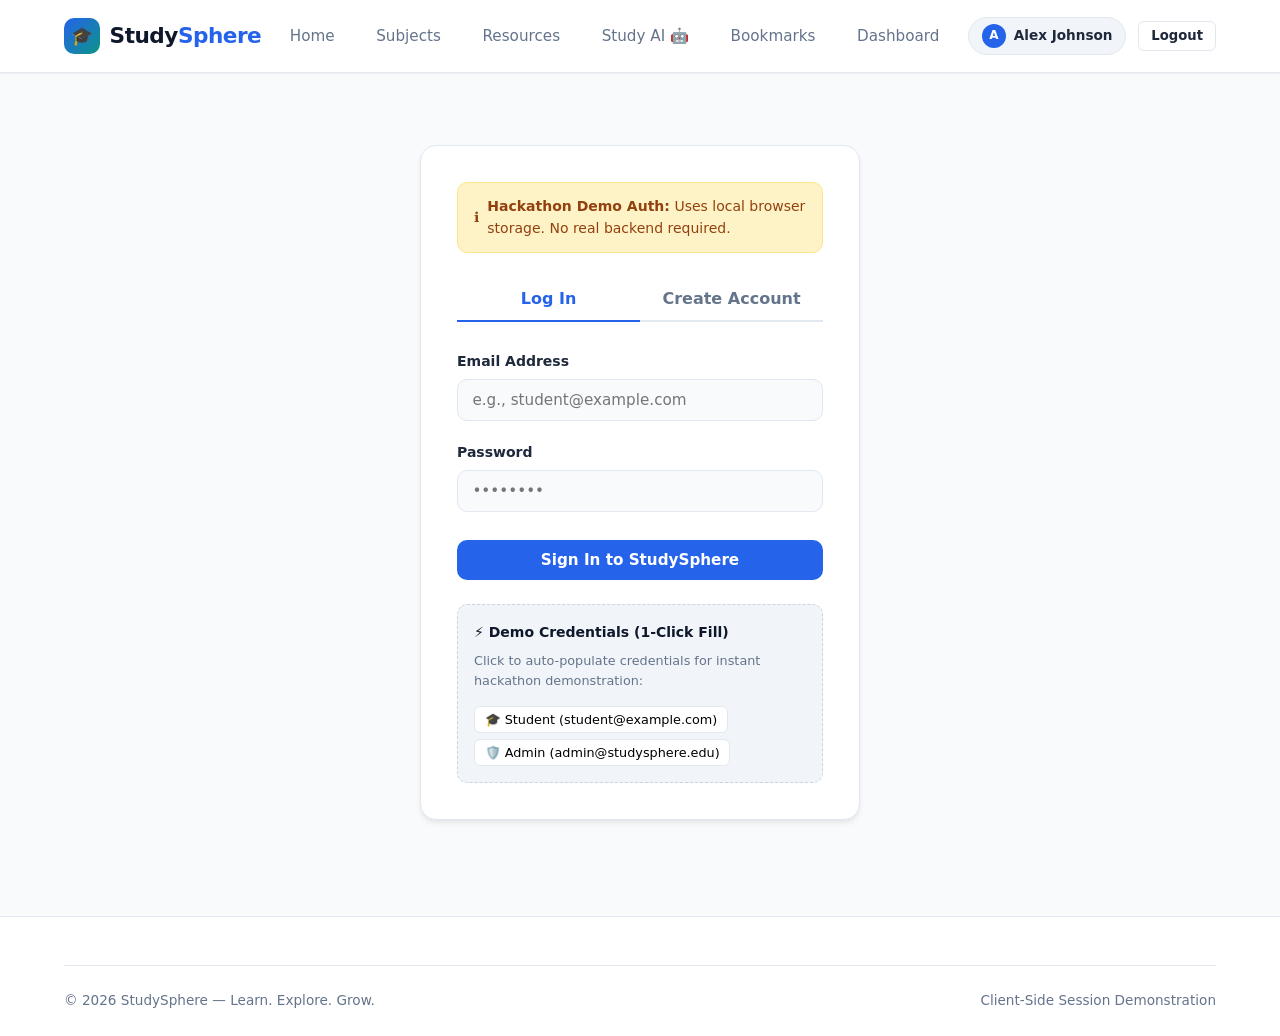
==== dashboard.html @ eae3634e "Module 1" ====
<!DOCTYPE html>
<html lang="en">
<head>
  <meta charset="UTF-8">
  <meta name="viewport" content="width=device-width, initial-scale=1.0">
  <title>Student Dashboard — StudySphere</title>
  <link rel="stylesheet" href="css/style.css">
  <link rel="stylesheet" href="css/responsive.css">
</head>
<body>

  <!-- Navigation Bar -->
  <header class="navbar">
    <div class="container nav-container">
      <a href="index.html" class="brand-logo">
        <span class="logo-icon">🎓</span>
        <span>Study<span>Sphere</span></span>
      </a>

      <button class="nav-toggle-btn" aria-label="Toggle navigation">☰</button>

      <ul class="nav-links">
        <li><a href="index.html">Home</a></li>
        <li><a href="subjects.html">Subjects</a></li>
        <li><a href="resources.html">Resources</a></li>
        <li><a href="study-ai.html">Study AI 🤖</a></li>
        <li><a href="bookmarks.html">Bookmarks</a></li>
        <li><a href="dashboard.html" class="active">Dashboard</a></li>
      </ul>

      <div class="nav-auth">
        <a href="login.html" class="btn btn-primary btn-sm">Login / Register</a>
      </div>
    </div>
  </header>

  <!-- Dashboard Main Content -->
  <main class="main-content">
    <div class="container">
      
      <!-- Welcome Header -->
      <div style="background: var(--bg-surface); border: 1px solid var(--border-color); border-radius: var(--radius-lg); padding: 2rem; margin-bottom: 2rem; box-shadow: var(--shadow-sm); display: flex; align-items: center; justify-content: space-between; flex-wrap: wrap; gap: 1rem;">
        <div>
          <span style="font-size: 0.8rem; font-weight: 700; background: var(--primary-light); color: var(--primary-color); padding: 0.25rem 0.6rem; border-radius: var(--radius-full); text-transform: uppercase;" id="user-role-badge">
            STUDENT
          </span>
          <h1 style="font-size: 1.85rem; font-weight: 800; color: var(--secondary-color); margin-top: 0.4rem;">
            Welcome back, <span id="user-welcome-name" style="color: var(--primary-color);">Student</span>!
          </h1>
          <p style="color: var(--text-muted); font-size: 0.95rem; margin-top: 0.25rem;">
            Here is your personalized academic overview, recently opened notes, and study completion progress.
          </p>
        </div>
        <div>
          <a href="resources.html" class="btn btn-primary">Find New Study Materials &rarr;</a>
        </div>
      </div>

      <!-- Quick Metrics Counters -->
      <div class="stats-cards-grid">
        <div class="stat-card">
          <div class="stat-card-icon" style="background: #e0f2fe; color: #0284c7;">👁️</div>
          <div class="stat-card-info">
            <h4 id="metric-viewed">0</h4>
            <p>Recently Viewed</p>
          </div>
        </div>

        <div class="stat-card">
          <div class="stat-card-icon" style="background: #fef3c7; color: #d97706;">🔖</div>
          <div class="stat-card-info">
            <h4 id="metric-bookmarks">0</h4>
            <p>Bookmarked Items</p>
          </div>
        </div>

        <div class="stat-card">
          <div class="stat-card-icon" style="background: #dcfce7; color: #16a34a;">✅</div>
          <div class="stat-card-info">
            <h4 id="metric-completed">0</h4>
            <p>Topics Completed</p>
          </div>
        </div>

        <div class="stat-card">
          <div class="stat-card-icon" style="background: #ede9fe; color: #7c3aed;">📈</div>
          <div class="stat-card-info">
            <h4 id="metric-overall-progress">0%</h4>
            <p>Overall Curriculum Progress</p>
          </div>
        </div>
      </div>

      <!-- Two-Column Layout: Left (Continue Learning & Bookmarks) / Right (Subject Progress) -->
      <div style="display: grid; grid-template-columns: 2fr 1fr; gap: 2rem; align-items: start; margin-bottom: 3.5rem;">
        
        <!-- Left Column: Continue Learning & Bookmarks -->
        <div>
          
          <!-- Continue Learning / Recently Viewed -->
          <div style="margin-bottom: 2.5rem;">
            <div class="section-header" style="margin-bottom: 1.25rem;">
              <div>
                <h2 class="section-title" style="font-size: 1.35rem;">⏱️ Continue Learning</h2>
                <p class="section-subtitle">Your latest 5 opened study resources</p>
              </div>
            </div>

            <div class="resource-grid" id="recent-resources-container" style="grid-template-columns: repeat(auto-fill, minmax(260px, 1fr));">
              <!-- Rendered via js/dashboard.js -->
            </div>

            <div id="recent-empty" class="empty-state" style="display: none; padding: 2rem;">
              <div class="empty-state-icon" style="font-size: 2rem;">📖</div>
              <h4 style="font-size: 1.1rem; font-weight: 700;">No recently viewed materials</h4>
              <p style="font-size: 0.85rem; margin-bottom: 1rem;">When you open PDF notes or video lectures, they will appear here for fast resumption.</p>
              <a href="resources.html" class="btn btn-outline btn-sm">Explore Resources</a>
            </div>
          </div>

          <!-- Bookmarks Preview -->
          <div>
            <div class="section-header" style="margin-bottom: 1.25rem;">
              <div>
                <h2 class="section-title" style="font-size: 1.35rem;">🔖 My Bookmarks</h2>
                <p class="section-subtitle">Saved handouts for quick revision</p>
              </div>
              <a href="bookmarks.html" class="btn btn-secondary btn-sm">View All Bookmarks &rarr;</a>
            </div>

            <div class="resource-grid" id="dashboard-bookmarks-grid" style="grid-template-columns: repeat(auto-fill, minmax(260px, 1fr));">
              <!-- Rendered via js/dashboard.js -->
            </div>

            <div id="dashboard-bookmarks-empty" class="empty-state" style="display: none; padding: 2rem;">
              <div class="empty-state-icon" style="font-size: 2rem;">⭐</div>
              <h4 style="font-size: 1.1rem; font-weight: 700;">No bookmarks saved</h4>
              <p style="font-size: 0.85rem;">Click the bookmark star on any resource to pin it here.</p>
            </div>
          </div>

        </div>

        <!-- Right Column: Subject Progress Tracking -->
        <div>
          <div class="sidebar-box">
            <h4>📊 Subject Progress</h4>
            <p style="font-size: 0.85rem; color: var(--text-muted); margin-bottom: 1.25rem;">
              Track how many topics you've marked as read or completed per course:
            </p>
            <div id="subject-progress-container">
              <!-- Rendered via js/dashboard.js -->
            </div>
          </div>

          <!-- Study Tip Box -->
          <div class="sidebar-box" style="margin-top: 1.5rem; background: var(--primary-light); border-color: var(--primary-border);">
            <div style="font-size: 1.5rem; margin-bottom: 0.5rem;">💡</div>
            <h4 style="color: var(--primary-color); margin-bottom: 0.35rem;">Exam Revision Tip</h4>
            <p style="font-size: 0.85rem; color: #1e3a8a; line-height: 1.5;">
              Stuck on physics or calculus definitions? Ask our built-in <strong>Study AI</strong> assistant on the navigation bar for instant explanations!
            </p>
            <a href="study-ai.html" class="btn btn-primary btn-sm" style="margin-top: 0.75rem;">Open Study AI</a>
          </div>
        </div>

      </div>

      <!-- Recommended Resources -->
      <section>
        <div class="section-header" style="margin-bottom: 1.25rem;">
          <div>
            <h2 class="section-title" style="font-size: 1.35rem;">⭐ Recommended For You</h2>
            <p class="section-subtitle">Top rated materials with the highest student approval</p>
          </div>
          <a href="resources.html?sort=rating" class="btn btn-secondary btn-sm">Explore All &rarr;</a>
        </div>
        <div class="resource-grid" id="dashboard-recommended-grid">
          <!-- Rendered via js/dashboard.js -->
        </div>
      </section>

    </div>
  </main>

  <!-- Footer -->
  <footer class="site-footer">
    <div class="container">
      <div class="footer-bottom">
        <div>&copy; 2026 StudySphere — Learn. Explore. Grow.</div>
        <div>Personalized Student Academic Dashboard</div>
      </div>
    </div>
  </footer>

  <!-- Scripts -->
  <script src="js/app.js"></script>
  <script src="js/resources.js"></script>
  <script src="js/bookmarks.js"></script>
  <script src="js/progress.js"></script>
  <script src="js/dashboard.js"></script>
</body>
</html>
---- css/style.css ----
/* ==========================================================================
   STUDYSPHERE — MAIN STYLESHEET (style.css)
   Clean, academic, modern design built with pure CSS3.
   Beginner-friendly structure with clear CSS custom properties (variables).
   ========================================================================== */

/* --- 1. CSS VARIABLES (DESIGN TOKENS) --- */
:root {
  /* Brand & Theme Colors */
  --primary-color: #2563eb;       /* Royal Blue */
  --primary-hover: #1d4ed8;       /* Darker Blue */
  --primary-light: #eff6ff;       /* Soft Blue Tint */
  --primary-border: #bfdbfe;      /* Subtle Blue Border */
  
  --secondary-color: #0f172a;     /* Deep Slate / Charcoal */
  --accent-color: #0d9488;        /* Academic Teal */
  --accent-light: #f0fdfa;
  
  --success-color: #10b981;       /* Emerald Green */
  --warning-color: #f59e0b;       /* Amber Star / Warning */
  --danger-color: #ef4444;        /* Crimson Red */
  --danger-hover: #dc2626;
  
  /* Neutral Grayscale */
  --bg-page: #f8fafc;             /* Very Light Slate Background */
  --bg-surface: #ffffff;          /* Pure White Container */
  --bg-subtle: #f1f5f9;           /* Secondary Background */
  --text-main: #1e293b;           /* Deep Slate Body Text */
  --text-muted: #64748b;          /* Soft Gray Subtext */
  --text-light: #94a3b8;          /* Light Muted Text */
  --border-color: #e2e8f0;        /* Subtle Border Gray */
  --border-focus: #3b82f6;        /* Focus Ring Color */

  /* Shadows */
  --shadow-sm: 0 1px 2px 0 rgba(0, 0, 0, 0.05);
  --shadow-md: 0 4px 6px -1px rgba(0, 0, 0, 0.08), 0 2px 4px -2px rgba(0, 0, 0, 0.04);
  --shadow-lg: 0 10px 15px -3px rgba(0, 0, 0, 0.08), 0 4px 6px -4px rgba(0, 0, 0, 0.03);
  
  /* Typography & Sizing */
  --font-sans: 'Inter', system-ui, -apple-system, BlinkMacSystemFont, 'Segoe UI', Roboto, Oxygen, Ubuntu, Cantarell, sans-serif;
  --radius-sm: 6px;
  --radius-md: 10px;
  --radius-lg: 16px;
  --radius-full: 9999px;
  
  --transition-fast: 0.2s ease;
  --transition-normal: 0.3s ease;
}

/* --- 2. CSS RESET & GLOBAL RESETS --- */
* {
  margin: 0;
  padding: 0;
  box-sizing: border-box;
}

html {
  font-size: 16px;
  scroll-behavior: smooth;
}

body {
  font-family: var(--font-sans);
  background-color: var(--bg-page);
  color: var(--text-main);
  line-height: 1.6;
  display: flex;
  flex-direction: column;
  min-height: 100vh;
}

a {
  color: var(--primary-color);
  text-decoration: none;
  transition: color var(--transition-fast);
}

a:hover {
  color: var(--primary-hover);
}

img {
  max-width: 100%;
  height: auto;
  display: block;
}

button, input, select, textarea {
  font-family: inherit;
  font-size: inherit;
}

/* --- 3. LAYOUT CONTAINERS --- */
.container {
  width: 100%;
  max-width: 1200px;
  margin: 0 auto;
  padding: 0 1.5rem;
}

.main-content {
  flex: 1 0 auto;
  padding: 2.5rem 0 4rem;
}

/* --- 4. NAVIGATION BAR --- */
.navbar {
  background-color: var(--bg-surface);
  border-bottom: 1px solid var(--border-color);
  position: sticky;
  top: 0;
  z-index: 1000;
  box-shadow: var(--shadow-sm);
}

.nav-container {
  display: flex;
  align-items: center;
  justify-content: space-between;
  height: 72px;
}

.brand-logo {
  display: flex;
  align-items: center;
  gap: 0.6rem;
  font-size: 1.35rem;
  font-weight: 800;
  color: var(--secondary-color);
  letter-spacing: -0.5px;
}

.brand-logo .logo-icon {
  display: inline-flex;
  align-items: center;
  justify-content: center;
  width: 36px;
  height: 36px;
  background: linear-gradient(135deg, var(--primary-color), var(--accent-color));
  color: white;
  border-radius: var(--radius-md);
  font-size: 1.1rem;
}

.brand-logo span span {
  color: var(--primary-color);
}

.nav-links {
  display: flex;
  align-items: center;
  gap: 1.4rem;
  list-style: none;
}

.nav-links a {
  color: var(--text-muted);
  font-weight: 500;
  font-size: 0.95rem;
  padding: 0.4rem 0.6rem;
  border-radius: var(--radius-sm);
  transition: all var(--transition-fast);
}

.nav-links a:hover,
.nav-links a.active {
  color: var(--primary-color);
  background-color: var(--primary-light);
}

.nav-links .admin-link {
  color: #7c3aed; /* Purple badge for admin */
  background: #f5f3ff;
  font-weight: 600;
}

.nav-auth {
  display: flex;
  align-items: center;
  gap: 0.75rem;
}

.nav-user-badge {
  display: flex;
  align-items: center;
  gap: 0.5rem;
  background-color: var(--bg-subtle);
  padding: 0.4rem 0.8rem;
  border-radius: var(--radius-full);
  font-size: 0.85rem;
  font-weight: 600;
  color: var(--text-main);
  border: 1px solid var(--border-color);
}

.nav-user-avatar {
  width: 24px;
  height: 24px;
  border-radius: 50%;
  background-color: var(--primary-color);
  color: white;
  display: inline-flex;
  align-items: center;
  justify-content: center;
  font-size: 0.75rem;
}

.nav-toggle-btn {
  display: none;
  background: transparent;
  border: 1px solid var(--border-color);
  font-size: 1.3rem;
  padding: 0.35rem 0.65rem;
  border-radius: var(--radius-sm);
  cursor: pointer;
  color: var(--text-main);
}

/* --- 5. BUTTONS --- */
.btn {
  display: inline-flex;
  align-items: center;
  justify-content: center;
  gap: 0.5rem;
  padding: 0.6rem 1.25rem;
  font-size: 0.95rem;
  font-weight: 600;
  border-radius: var(--radius-md);
  border: 1px solid transparent;
  cursor: pointer;
  transition: all var(--transition-fast);
  text-decoration: none;
  line-height: 1.2;
}

.btn-primary {
  background-color: var(--primary-color);
  color: white;
}

.btn-primary:hover {
  background-color: var(--primary-hover);
  color: white;
  box-shadow: 0 4px 12px rgba(37, 99, 235, 0.25);
}

.btn-secondary {
  background-color: var(--bg-surface);
  color: var(--text-main);
  border-color: var(--border-color);
}

.btn-secondary:hover {
  background-color: var(--bg-subtle);
  border-color: #cbd5e1;
}

.btn-outline {
  background-color: transparent;
  color: var(--primary-color);
  border-color: var(--primary-color);
}

.btn-outline:hover {
  background-color: var(--primary-light);
}

.btn-danger {
  background-color: var(--danger-color);
  color: white;
}

.btn-danger:hover {
  background-color: var(--danger-hover);
}

.btn-sm {
  padding: 0.35rem 0.75rem;
  font-size: 0.825rem;
  border-radius: var(--radius-sm);
}

.btn-lg {
  padding: 0.8rem 1.6rem;
  font-size: 1.05rem;
}

.btn-icon {
  padding: 0.5rem;
  border-radius: var(--radius-sm);
}

/* --- 6. HERO SECTION --- */
.hero {
  background: linear-gradient(180deg, #ffffff 0%, #f1f5f9 100%);
  padding: 4.5rem 0 3.5rem;
  border-bottom: 1px solid var(--border-color);
  text-align: center;
}

.hero-tagline {
  display: inline-flex;
  align-items: center;
  gap: 0.4rem;
  background-color: var(--primary-light);
  color: var(--primary-color);
  padding: 0.3rem 0.9rem;
  border-radius: var(--radius-full);
  font-size: 0.85rem;
  font-weight: 700;
  text-transform: uppercase;
  letter-spacing: 1px;
  margin-bottom: 1.25rem;
  border: 1px solid var(--primary-border);
}

.hero-title {
  font-size: 2.75rem;
  font-weight: 800;
  color: var(--secondary-color);
  line-height: 1.2;
  margin-bottom: 1rem;
  letter-spacing: -0.8px;
}

.hero-title .highlight {
  color: var(--primary-color);
}

.hero-description {
  font-size: 1.15rem;
  color: var(--text-muted);
  max-width: 650px;
  margin: 0 auto 2rem;
}

.hero-buttons {
  display: flex;
  align-items: center;
  justify-content: center;
  gap: 1rem;
  flex-wrap: wrap;
}

.hero-stats {
  display: grid;
  grid-template-columns: repeat(3, 1fr);
  gap: 1.5rem;
  max-width: 720px;
  margin: 3.5rem auto 0;
  padding-top: 2rem;
  border-top: 1px solid var(--border-color);
}

.stat-item h3 {
  font-size: 1.8rem;
  font-weight: 800;
  color: var(--secondary-color);
}

.stat-item p {
  font-size: 0.9rem;
  color: var(--text-muted);
  font-weight: 500;
}

/* --- 7. SECTION HEADINGS --- */
.section-header {
  display: flex;
  align-items: flex-end;
  justify-content: space-between;
  margin-bottom: 2rem;
  gap: 1rem;
}

.section-title {
  font-size: 1.75rem;
  font-weight: 700;
  color: var(--secondary-color);
  letter-spacing: -0.5px;
}

.section-subtitle {
  color: var(--text-muted);
  font-size: 0.95rem;
  margin-top: 0.25rem;
}

/* --- 8. RESOURCE CARDS --- */
.resource-grid {
  display: grid;
  grid-template-columns: repeat(auto-fill, minmax(280px, 1fr));
  gap: 1.5rem;
}

.resource-card {
  background: var(--bg-surface);
  border: 1px solid var(--border-color);
  border-radius: var(--radius-lg);
  padding: 1.35rem;
  display: flex;
  flex-direction: column;
  box-shadow: var(--shadow-sm);
  transition: transform var(--transition-fast), box-shadow var(--transition-fast), border-color var(--transition-fast);
  position: relative;
}

.resource-card:hover {
  transform: translateY(-3px);
  box-shadow: var(--shadow-md);
  border-color: #cbd5e1;
}

.card-top {
  display: flex;
  align-items: flex-start;
  justify-content: space-between;
  margin-bottom: 0.85rem;
}

.card-badge {
  font-size: 0.75rem;
  font-weight: 700;
  padding: 0.25rem 0.6rem;
  border-radius: var(--radius-full);
  text-transform: uppercase;
  letter-spacing: 0.5px;
}

.badge-pdf {
  background: #fee2e2;
  color: #991b1b;
}

.badge-lecture {
  background: #ede9fe;
  color: #5b21b6;
}

.badge-subject {
  background: var(--bg-subtle);
  color: var(--text-muted);
  font-weight: 600;
}

.card-bookmark-btn {
  background: transparent;
  border: none;
  cursor: pointer;
  font-size: 1.15rem;
  color: var(--text-light);
  transition: color var(--transition-fast), transform var(--transition-fast);
  line-height: 1;
}

.card-bookmark-btn:hover {
  transform: scale(1.15);
  color: var(--warning-color);
}

.card-bookmark-btn.active {
  color: var(--warning-color);
}

.card-title {
  font-size: 1.1rem;
  font-weight: 700;
  color: var(--secondary-color);
  margin-bottom: 0.35rem;
  line-height: 1.35;
}

.card-title a {
  color: inherit;
}

.card-title a:hover {
  color: var(--primary-color);
}

.card-meta {
  display: flex;
  align-items: center;
  gap: 0.75rem;
  font-size: 0.825rem;
  color: var(--text-muted);
  margin-bottom: 0.75rem;
}

.card-desc {
  font-size: 0.875rem;
  color: var(--text-muted);
  margin-bottom: 1.25rem;
  flex: 1 0 auto;
  line-height: 1.5;
  display: -webkit-box;
  -webkit-line-clamp: 2;
  -webkit-box-orient: vertical;
  overflow: hidden;
}

.card-rating-row {
  display: flex;
  align-items: center;
  justify-content: space-between;
  font-size: 0.85rem;
  padding-top: 0.75rem;
  border-top: 1px solid var(--border-color);
  margin-bottom: 1rem;
}

.rating-stars {
  color: var(--warning-color);
  font-weight: 700;
  display: inline-flex;
  align-items: center;
  gap: 0.25rem;
}

.rating-count {
  color: var(--text-light);
  font-weight: 400;
  margin-left: 0.25rem;
}

.card-actions {
  display: flex;
  gap: 0.5rem;
}

.card-actions .btn {
  flex: 1;
}

/* --- 9. SUBJECT CARDS --- */
.subject-grid {
  display: grid;
  grid-template-columns: repeat(auto-fill, minmax(260px, 1fr));
  gap: 1.5rem;
}

.subject-card {
  background: var(--bg-surface);
  border: 1px solid var(--border-color);
  border-radius: var(--radius-lg);
  padding: 1.5rem;
  box-shadow: var(--shadow-sm);
  transition: all var(--transition-fast);
  display: flex;
  flex-direction: column;
}

.subject-card:hover {
  transform: translateY(-3px);
  box-shadow: var(--shadow-md);
  border-color: var(--primary-border);
}

.subject-icon-box {
  width: 48px;
  height: 48px;
  border-radius: var(--radius-md);
  display: flex;
  align-items: center;
  justify-content: center;
  font-size: 1.5rem;
  margin-bottom: 1rem;
}

.icon-physics { background: #e0f2fe; color: #0284c7; }
.icon-math { background: #fef3c7; color: #d97706; }
.icon-ee { background: #fce7f3; color: #db2777; }
.icon-prog { background: #dcfce7; color: #16a34a; }
.icon-chem { background: #ede9fe; color: #7c3aed; }
.icon-other { background: #f1f5f9; color: #475569; }

.subject-name {
  font-size: 1.2rem;
  font-weight: 700;
  color: var(--secondary-color);
  margin-bottom: 0.35rem;
}

.subject-desc {
  font-size: 0.875rem;
  color: var(--text-muted);
  margin-bottom: 1rem;
  flex: 1;
}

.subject-footer {
  display: flex;
  align-items: center;
  justify-content: space-between;
  padding-top: 1rem;
  border-top: 1px solid var(--border-color);
  font-size: 0.85rem;
  font-weight: 600;
}

.subject-count {
  color: var(--primary-color);
  background: var(--primary-light);
  padding: 0.2rem 0.5rem;
  border-radius: var(--radius-sm);
}

/* --- 10. SEARCH & FILTER CONTROLS --- */
.search-filter-box {
  background: var(--bg-surface);
  border: 1px solid var(--border-color);
  border-radius: var(--radius-lg);
  padding: 1.5rem;
  margin-bottom: 2rem;
  box-shadow: var(--shadow-sm);
}

.search-input-wrapper {
  position: relative;
  margin-bottom: 1.25rem;
}

.search-input-wrapper input {
  width: 100%;
  padding: 0.85rem 1rem 0.85rem 2.85rem;
  font-size: 1rem;
  border: 1px solid var(--border-color);
  border-radius: var(--radius-md);
  outline: none;
  background-color: var(--bg-page);
  transition: border-color var(--transition-fast), box-shadow var(--transition-fast);
}

.search-input-wrapper input:focus {
  border-color: var(--border-focus);
  background-color: var(--bg-surface);
  box-shadow: 0 0 0 3px rgba(37, 99, 235, 0.15);
}

.search-icon-svg {
  position: absolute;
  left: 1rem;
  top: 50%;
  transform: translateY(-50%);
  color: var(--text-light);
  font-size: 1.1rem;
  pointer-events: none;
}

.filter-controls-row {
  display: flex;
  align-items: center;
  justify-content: space-between;
  flex-wrap: wrap;
  gap: 1rem;
}

.filter-group {
  display: flex;
  align-items: center;
  gap: 0.5rem;
  flex-wrap: wrap;
}

.filter-label {
  font-size: 0.85rem;
  font-weight: 600;
  color: var(--text-muted);
}

.filter-select {
  padding: 0.5rem 0.85rem;
  border: 1px solid var(--border-color);
  border-radius: var(--radius-sm);
  background-color: var(--bg-surface);
  color: var(--text-main);
  font-size: 0.9rem;
  outline: none;
  cursor: pointer;
}

.filter-select:focus {
  border-color: var(--border-focus);
}

.filter-chips {
  display: flex;
  gap: 0.4rem;
  flex-wrap: wrap;
}

.filter-chip {
  padding: 0.35rem 0.75rem;
  font-size: 0.825rem;
  font-weight: 500;
  border: 1px solid var(--border-color);
  border-radius: var(--radius-full);
  background: var(--bg-subtle);
  color: var(--text-muted);
  cursor: pointer;
  transition: all var(--transition-fast);
}

.filter-chip:hover {
  border-color: var(--primary-border);
  color: var(--primary-color);
}

.filter-chip.active {
  background: var(--primary-color);
  color: white;
  border-color: var(--primary-color);
}

/* --- 11. PROGRESS BARS --- */
.progress-card {
  background: var(--bg-surface);
  border: 1px solid var(--border-color);
  border-radius: var(--radius-md);
  padding: 1rem;
  margin-bottom: 0.75rem;
}

.progress-header {
  display: flex;
  justify-content: space-between;
  font-size: 0.875rem;
  font-weight: 600;
  margin-bottom: 0.4rem;
}

.progress-bar-track {
  width: 100%;
  height: 8px;
  background-color: var(--bg-subtle);
  border-radius: var(--radius-full);
  overflow: hidden;
}

.progress-bar-fill {
  height: 100%;
  background-color: var(--primary-color);
  border-radius: var(--radius-full);
  transition: width 0.5s ease;
}

/* --- 12. RESOURCE VIEWER & EMBEDS --- */
.viewer-layout {
  display: grid;
  grid-template-columns: 2fr 1fr;
  gap: 2rem;
  align-items: start;
}

.viewer-main {
  background: var(--bg-surface);
  border: 1px solid var(--border-color);
  border-radius: var(--radius-lg);
  overflow: hidden;
  box-shadow: var(--shadow-sm);
}

.viewer-frame-container {
  width: 100%;
  background: #000000;
  position: relative;
}

/* Responsive 16:9 for videos */
.video-responsive {
  aspect-ratio: 16 / 9;
  width: 100%;
}

.video-responsive iframe {
  width: 100%;
  height: 100%;
  border: none;
}

/* PDF iframe container */
.pdf-frame-container {
  height: 600px;
  width: 100%;
  background: #525659;
}

.pdf-frame-container iframe {
  width: 100%;
  height: 100%;
  border: none;
}

.viewer-details {
  padding: 1.75rem;
}

.viewer-meta-row {
  display: flex;
  align-items: center;
  justify-content: space-between;
  flex-wrap: wrap;
  gap: 0.75rem;
  margin-bottom: 0.75rem;
}

.viewer-title {
  font-size: 1.6rem;
  font-weight: 800;
  color: var(--secondary-color);
  margin-bottom: 0.75rem;
}

.viewer-description {
  color: var(--text-muted);
  font-size: 0.975rem;
  margin-bottom: 1.5rem;
}

.viewer-sidebar {
  display: flex;
  flex-direction: column;
  gap: 1.5rem;
}

.sidebar-box {
  background: var(--bg-surface);
  border: 1px solid var(--border-color);
  border-radius: var(--radius-lg);
  padding: 1.5rem;
  box-shadow: var(--shadow-sm);
}

.sidebar-box h4 {
  font-size: 1.05rem;
  font-weight: 700;
  margin-bottom: 1rem;
  color: var(--secondary-color);
}

/* Rating Interactive Widget */
.rating-widget {
  text-align: center;
}

.rating-widget-stars {
  display: inline-flex;
  gap: 0.4rem;
  font-size: 1.8rem;
  cursor: pointer;
  margin-bottom: 0.5rem;
}

.star-interactive {
  color: #cbd5e1;
  transition: color var(--transition-fast), transform var(--transition-fast);
}

.star-interactive:hover,
.star-interactive.active {
  color: var(--warning-color);
}

.rating-status-text {
  font-size: 0.85rem;
  color: var(--text-muted);
}

/* --- 13. STUDY AI CHAT INTERFACE --- */
.chat-window {
  background: var(--bg-surface);
  border: 1px solid var(--border-color);
  border-radius: var(--radius-lg);
  display: flex;
  flex-direction: column;
  height: 640px;
  box-shadow: var(--shadow-md);
  overflow: hidden;
}

.chat-header {
  padding: 1.25rem 1.5rem;
  border-bottom: 1px solid var(--border-color);
  display: flex;
  align-items: center;
  justify-content: space-between;
  background: var(--bg-surface);
}

.chat-bot-info {
  display: flex;
  align-items: center;
  gap: 0.75rem;
}

.chat-bot-avatar {
  width: 40px;
  height: 40px;
  border-radius: var(--radius-md);
  background: linear-gradient(135deg, #6366f1, #3b82f6);
  color: white;
  display: flex;
  align-items: center;
  justify-content: center;
  font-size: 1.3rem;
}

.chat-bot-title {
  font-weight: 700;
  color: var(--secondary-color);
  font-size: 1.05rem;
}

.chat-bot-status {
  font-size: 0.8rem;
  color: var(--success-color);
  display: flex;
  align-items: center;
  gap: 0.35rem;
}

.chat-bot-status::before {
  content: "";
  width: 8px;
  height: 8px;
  border-radius: 50%;
  background: var(--success-color);
}

.chat-messages {
  flex: 1;
  padding: 1.5rem;
  overflow-y: auto;
  display: flex;
  flex-direction: column;
  gap: 1.2rem;
  background-color: var(--bg-page);
}

.chat-message {
  display: flex;
  gap: 0.75rem;
  max-width: 80%;
}

.chat-message.assistant {
  align-self: flex-start;
}

.chat-message.user {
  align-self: flex-end;
  flex-direction: row-reverse;
}

.chat-bubble {
  padding: 0.85rem 1.15rem;
  border-radius: var(--radius-lg);
  font-size: 0.95rem;
  line-height: 1.5;
  box-shadow: var(--shadow-sm);
}

.chat-message.assistant .chat-bubble {
  background: var(--bg-surface);
  color: var(--text-main);
  border: 1px solid var(--border-color);
  border-bottom-left-radius: 2px;
}

.chat-message.user .chat-bubble {
  background: var(--primary-color);
  color: white;
  border-bottom-right-radius: 2px;
}

.chat-avatar-small {
  width: 32px;
  height: 32px;
  border-radius: 50%;
  display: flex;
  align-items: center;
  justify-content: center;
  font-size: 0.9rem;
  flex-shrink: 0;
}

.chat-avatar-small.bot {
  background: #e0e7ff;
  color: #4338ca;
}

.chat-avatar-small.user {
  background: var(--primary-light);
  color: var(--primary-color);
}

/* Typing indicator */
.typing-dots {
  display: flex;
  align-items: center;
  gap: 4px;
  padding: 0.5rem 0.2rem;
}

.typing-dot {
  width: 6px;
  height: 6px;
  background: var(--text-light);
  border-radius: 50%;
  animation: typingBounce 1.2s infinite ease-in-out;
}

.typing-dot:nth-child(2) { animation-delay: 0.2s; }
.typing-dot:nth-child(3) { animation-delay: 0.4s; }

@keyframes typingBounce {
  0%, 80%, 100% { transform: translateY(0); }
  40% { transform: translateY(-5px); }
}

.chat-suggestions {
  padding: 0.75rem 1.25rem;
  background: var(--bg-surface);
  border-top: 1px solid var(--border-color);
  display: flex;
  gap: 0.5rem;
  overflow-x: auto;
  white-space: nowrap;
}

.suggestion-chip {
  background: var(--bg-subtle);
  border: 1px solid var(--border-color);
  padding: 0.35rem 0.75rem;
  border-radius: var(--radius-full);
  font-size: 0.8rem;
  cursor: pointer;
  color: var(--text-muted);
  transition: all var(--transition-fast);
}

.suggestion-chip:hover {
  background: var(--primary-light);
  color: var(--primary-color);
  border-color: var(--primary-border);
}

.chat-input-bar {
  padding: 1rem 1.25rem;
  background: var(--bg-surface);
  border-top: 1px solid var(--border-color);
  display: flex;
  gap: 0.75rem;
}

.chat-input-bar input {
  flex: 1;
  padding: 0.75rem 1rem;
  border: 1px solid var(--border-color);
  border-radius: var(--radius-md);
  font-size: 0.95rem;
  outline: none;
}

.chat-input-bar input:focus {
  border-color: var(--border-focus);
}

/* --- 14. AUTH & FORMS --- */
.auth-wrapper {
  max-width: 440px;
  margin: 2rem auto;
  background: var(--bg-surface);
  border: 1px solid var(--border-color);
  border-radius: var(--radius-lg);
  padding: 2.25rem;
  box-shadow: var(--shadow-md);
}

.auth-tabs {
  display: flex;
  border-bottom: 2px solid var(--border-color);
  margin-bottom: 1.75rem;
}

.auth-tab-btn {
  flex: 1;
  padding: 0.75rem;
  background: transparent;
  border: none;
  font-weight: 600;
  font-size: 1rem;
  color: var(--text-muted);
  cursor: pointer;
  position: relative;
  transition: color var(--transition-fast);
}

.auth-tab-btn.active {
  color: var(--primary-color);
}

.auth-tab-btn.active::after {
  content: "";
  position: absolute;
  bottom: -2px;
  left: 0;
  width: 100%;
  height: 2px;
  background-color: var(--primary-color);
}

.form-group {
  margin-bottom: 1.25rem;
}

.form-group label {
  display: block;
  font-size: 0.875rem;
  font-weight: 600;
  margin-bottom: 0.4rem;
  color: var(--text-main);
}

.form-control {
  width: 100%;
  padding: 0.7rem 0.9rem;
  border: 1px solid var(--border-color);
  border-radius: var(--radius-md);
  font-size: 0.95rem;
  outline: none;
  background: var(--bg-page);
  transition: all var(--transition-fast);
}

.form-control:focus {
  border-color: var(--border-focus);
  background: var(--bg-surface);
  box-shadow: 0 0 0 3px rgba(37, 99, 235, 0.12);
}

.demo-credentials-box {
  background: var(--bg-subtle);
  border: 1px dashed #cbd5e1;
  border-radius: var(--radius-md);
  padding: 1rem;
  margin-top: 1.5rem;
  font-size: 0.85rem;
}

.demo-credentials-box h5 {
  font-size: 0.875rem;
  font-weight: 700;
  margin-bottom: 0.5rem;
  color: var(--secondary-color);
}

.quick-fill-btn {
  background: var(--bg-surface);
  border: 1px solid var(--border-color);
  padding: 0.3rem 0.6rem;
  border-radius: var(--radius-sm);
  font-size: 0.8rem;
  cursor: pointer;
  margin-top: 0.4rem;
  margin-right: 0.4rem;
}

.quick-fill-btn:hover {
  background: var(--primary-light);
  color: var(--primary-color);
  border-color: var(--primary-border);
}

/* --- 15. ADMIN DASHBOARD & TABLES --- */
.stats-cards-grid {
  display: grid;
  grid-template-columns: repeat(auto-fit, minmax(220px, 1fr));
  gap: 1.25rem;
  margin-bottom: 2rem;
}

.stat-card {
  background: var(--bg-surface);
  border: 1px solid var(--border-color);
  border-radius: var(--radius-lg);
  padding: 1.25rem;
  display: flex;
  align-items: center;
  gap: 1rem;
  box-shadow: var(--shadow-sm);
}

.stat-card-icon {
  width: 48px;
  height: 48px;
  border-radius: var(--radius-md);
  display: flex;
  align-items: center;
  justify-content: center;
  font-size: 1.5rem;
}

.stat-card-info h4 {
  font-size: 1.6rem;
  font-weight: 800;
  line-height: 1.1;
  color: var(--secondary-color);
}

.stat-card-info p {
  font-size: 0.85rem;
  color: var(--text-muted);
  font-weight: 500;
}

.table-responsive {
  width: 100%;
  overflow-x: auto;
  background: var(--bg-surface);
  border: 1px solid var(--border-color);
  border-radius: var(--radius-lg);
  box-shadow: var(--shadow-sm);
}

.data-table {
  width: 100%;
  border-collapse: collapse;
  text-align: left;
  font-size: 0.9rem;
}

.data-table th {
  background-color: var(--bg-subtle);
  padding: 0.9rem 1rem;
  font-weight: 600;
  color: var(--text-muted);
  border-bottom: 1px solid var(--border-color);
  text-transform: uppercase;
  font-size: 0.75rem;
  letter-spacing: 0.5px;
}

.data-table td {
  padding: 0.9rem 1rem;
  border-bottom: 1px solid var(--border-color);
  color: var(--text-main);
}

.data-table tbody tr:hover {
  background-color: #f8fafc;
}

/* --- 16. MODALS --- */
.modal-overlay {
  position: fixed;
  top: 0;
  left: 0;
  width: 100%;
  height: 100%;
  background: rgba(15, 23, 42, 0.6);
  backdrop-filter: blur(2px);
  display: none;
  align-items: center;
  justify-content: center;
  z-index: 2000;
  padding: 1.5rem;
}

.modal-overlay.active {
  display: flex;
}

.modal-content {
  background: var(--bg-surface);
  border-radius: var(--radius-lg);
  width: 100%;
  max-width: 580px;
  box-shadow: var(--shadow-lg);
  overflow: hidden;
  max-height: 90vh;
  display: flex;
  flex-direction: column;
  animation: modalPop 0.2s ease-out;
}

@keyframes modalPop {
  from { opacity: 0; transform: scale(0.95); }
  to { opacity: 1; transform: scale(1); }
}

.modal-header {
  padding: 1.25rem 1.5rem;
  border-bottom: 1px solid var(--border-color);
  display: flex;
  align-items: center;
  justify-content: space-between;
}

.modal-header h3 {
  font-size: 1.25rem;
  font-weight: 700;
  color: var(--secondary-color);
}

.modal-close-btn {
  background: transparent;
  border: none;
  font-size: 1.35rem;
  cursor: pointer;
  color: var(--text-light);
}

.modal-close-btn:hover {
  color: var(--text-main);
}

.modal-body {
  padding: 1.5rem;
  overflow-y: auto;
}

.modal-footer {
  padding: 1rem 1.5rem;
  border-top: 1px solid var(--border-color);
  display: flex;
  align-items: center;
  justify-content: flex-end;
  gap: 0.75rem;
  background: var(--bg-subtle);
}

/* --- 17. TOAST NOTIFICATIONS --- */
#toast-container {
  position: fixed;
  bottom: 1.5rem;
  right: 1.5rem;
  z-index: 9999;
  display: flex;
  flex-direction: column;
  gap: 0.5rem;
}

.toast {
  min-width: 280px;
  max-width: 380px;
  padding: 0.85rem 1.2rem;
  border-radius: var(--radius-md);
  background: var(--secondary-color);
  color: white;
  font-size: 0.9rem;
  font-weight: 500;
  box-shadow: var(--shadow-lg);
  display: flex;
  align-items: center;
  justify-content: space-between;
  gap: 0.75rem;
  animation: toastSlideIn 0.3s ease-out;
}

.toast-success { background: #065f46; border-left: 4px solid var(--success-color); }
.toast-error { background: #991b1b; border-left: 4px solid var(--danger-color); }
.toast-info { background: #1e3a8a; border-left: 4px solid var(--primary-color); }

@keyframes toastSlideIn {
  from { opacity: 0; transform: translateY(15px); }
  to { opacity: 1; transform: translateY(0); }
}

/* --- 18. EMPTY STATES & ALERTS --- */
.empty-state {
  text-align: center;
  padding: 3.5rem 1.5rem;
  background: var(--bg-surface);
  border: 1px dashed var(--border-color);
  border-radius: var(--radius-lg);
  margin: 1rem 0;
}

.empty-state-icon {
  font-size: 3rem;
  color: var(--text-light);
  margin-bottom: 0.75rem;
}

.empty-state h3 {
  font-size: 1.25rem;
  font-weight: 700;
  color: var(--secondary-color);
  margin-bottom: 0.4rem;
}

.empty-state p {
  color: var(--text-muted);
  max-width: 420px;
  margin: 0 auto 1.25rem;
  font-size: 0.925rem;
}

.alert-banner {
  background: #fef3c7;
  border: 1px solid #fde68a;
  color: #92400e;
  padding: 0.75rem 1rem;
  border-radius: var(--radius-md);
  font-size: 0.875rem;
  margin-bottom: 1.5rem;
  display: flex;
  align-items: center;
  gap: 0.5rem;
}

/* --- 19. FOOTER --- */
.site-footer {
  background-color: var(--bg-surface);
  border-top: 1px solid var(--border-color);
  padding: 3rem 0 1.5rem;
  margin-top: auto;
  color: var(--text-muted);
  font-size: 0.9rem;
}

.footer-grid {
  display: grid;
  grid-template-columns: 2fr 1fr 1fr 1fr;
  gap: 2rem;
  margin-bottom: 2.5rem;
}

.footer-col h4 {
  color: var(--secondary-color);
  font-size: 1rem;
  font-weight: 700;
  margin-bottom: 1rem;
}

.footer-col ul {
  list-style: none;
}

.footer-col ul li {
  margin-bottom: 0.5rem;
}

.footer-col ul li a {
  color: var(--text-muted);
}

.footer-col ul li a:hover {
  color: var(--primary-color);
}

.footer-bottom {
  padding-top: 1.5rem;
  border-top: 1px solid var(--border-color);
  display: flex;
  align-items: center;
  justify-content: space-between;
  flex-wrap: wrap;
  gap: 1rem;
  font-size: 0.85rem;
}
---- css/responsive.css ----
/* ==========================================================================
   STUDYSPHERE — RESPONSIVE STYLESHEET (responsive.css)
   Media queries for Laptop, Tablet, and Mobile screens.
   ========================================================================== */

/* --- TABLET & SMALL LAPTOPS (max-width: 992px) --- */
@media screen and (max-width: 992px) {
  .hero-title {
    font-size: 2.25rem;
  }

  .viewer-layout {
    grid-template-columns: 1fr;
  }

  .footer-grid {
    grid-template-columns: 1fr 1fr;
  }

  .pdf-frame-container {
    height: 500px;
  }
}

/* --- TABLET / MOBILE NAVIGATION (max-width: 768px) --- */
@media screen and (max-width: 768px) {
  /* Navigation Collapse */
  .nav-toggle-btn {
    display: block;
  }

  .nav-links {
    position: absolute;
    top: 72px;
    left: 0;
    width: 100%;
    background-color: var(--bg-surface);
    border-bottom: 1px solid var(--border-color);
    flex-direction: column;
    align-items: flex-start;
    padding: 1.25rem 1.5rem;
    gap: 0.85rem;
    box-shadow: var(--shadow-lg);
    display: none;
  }

  .nav-links.show {
    display: flex;
  }

  .nav-links a {
    width: 100%;
    padding: 0.6rem 0.8rem;
  }

  .nav-auth {
    margin-left: auto;
    margin-right: 0.75rem;
  }

  /* Hero Section */
  .hero {
    padding: 3rem 0 2rem;
  }

  .hero-title {
    font-size: 1.85rem;
  }

  .hero-description {
    font-size: 1rem;
  }

  .hero-stats {
    grid-template-columns: 1fr;
    gap: 1.25rem;
    margin-top: 2rem;
    padding-top: 1.5rem;
  }

  /* Grid Reductions */
  .resource-grid,
  .subject-grid {
    grid-template-columns: 1fr;
  }

  .filter-controls-row {
    flex-direction: column;
    align-items: stretch;
  }

  .filter-group {
    width: 100%;
    justify-content: space-between;
  }

  .filter-select {
    flex: 1;
  }

  .section-header {
    flex-direction: column;
    align-items: flex-start;
  }

  .pdf-frame-container {
    height: 420px;
  }

  .chat-window {
    height: 520px;
  }

  .chat-message {
    max-width: 90%;
  }

  .footer-grid {
    grid-template-columns: 1fr;
    gap: 1.5rem;
  }

  .footer-bottom {
    flex-direction: column;
    text-align: center;
  }
}

/* --- SMALL MOBILE (max-width: 480px) --- */
@media screen and (max-width: 480px) {
  .container {
    padding: 0 1rem;
  }

  .hero-title {
    font-size: 1.6rem;
  }

  .brand-logo {
    font-size: 1.15rem;
  }

  .hero-buttons {
    flex-direction: column;
    width: 100%;
  }

  .hero-buttons .btn {
    width: 100%;
  }

  .auth-wrapper {
    padding: 1.5rem;
    margin: 1rem auto;
  }

  .card-actions {
    flex-direction: column;
  }

  .pdf-frame-container {
    height: 350px;
  }

  .modal-content {
    margin: 0.5rem;
    max-height: 95vh;
  }

  #toast-container {
    left: 1rem;
    right: 1rem;
    bottom: 1rem;
  }

  .toast {
    min-width: unset;
    width: 100%;
  }
}
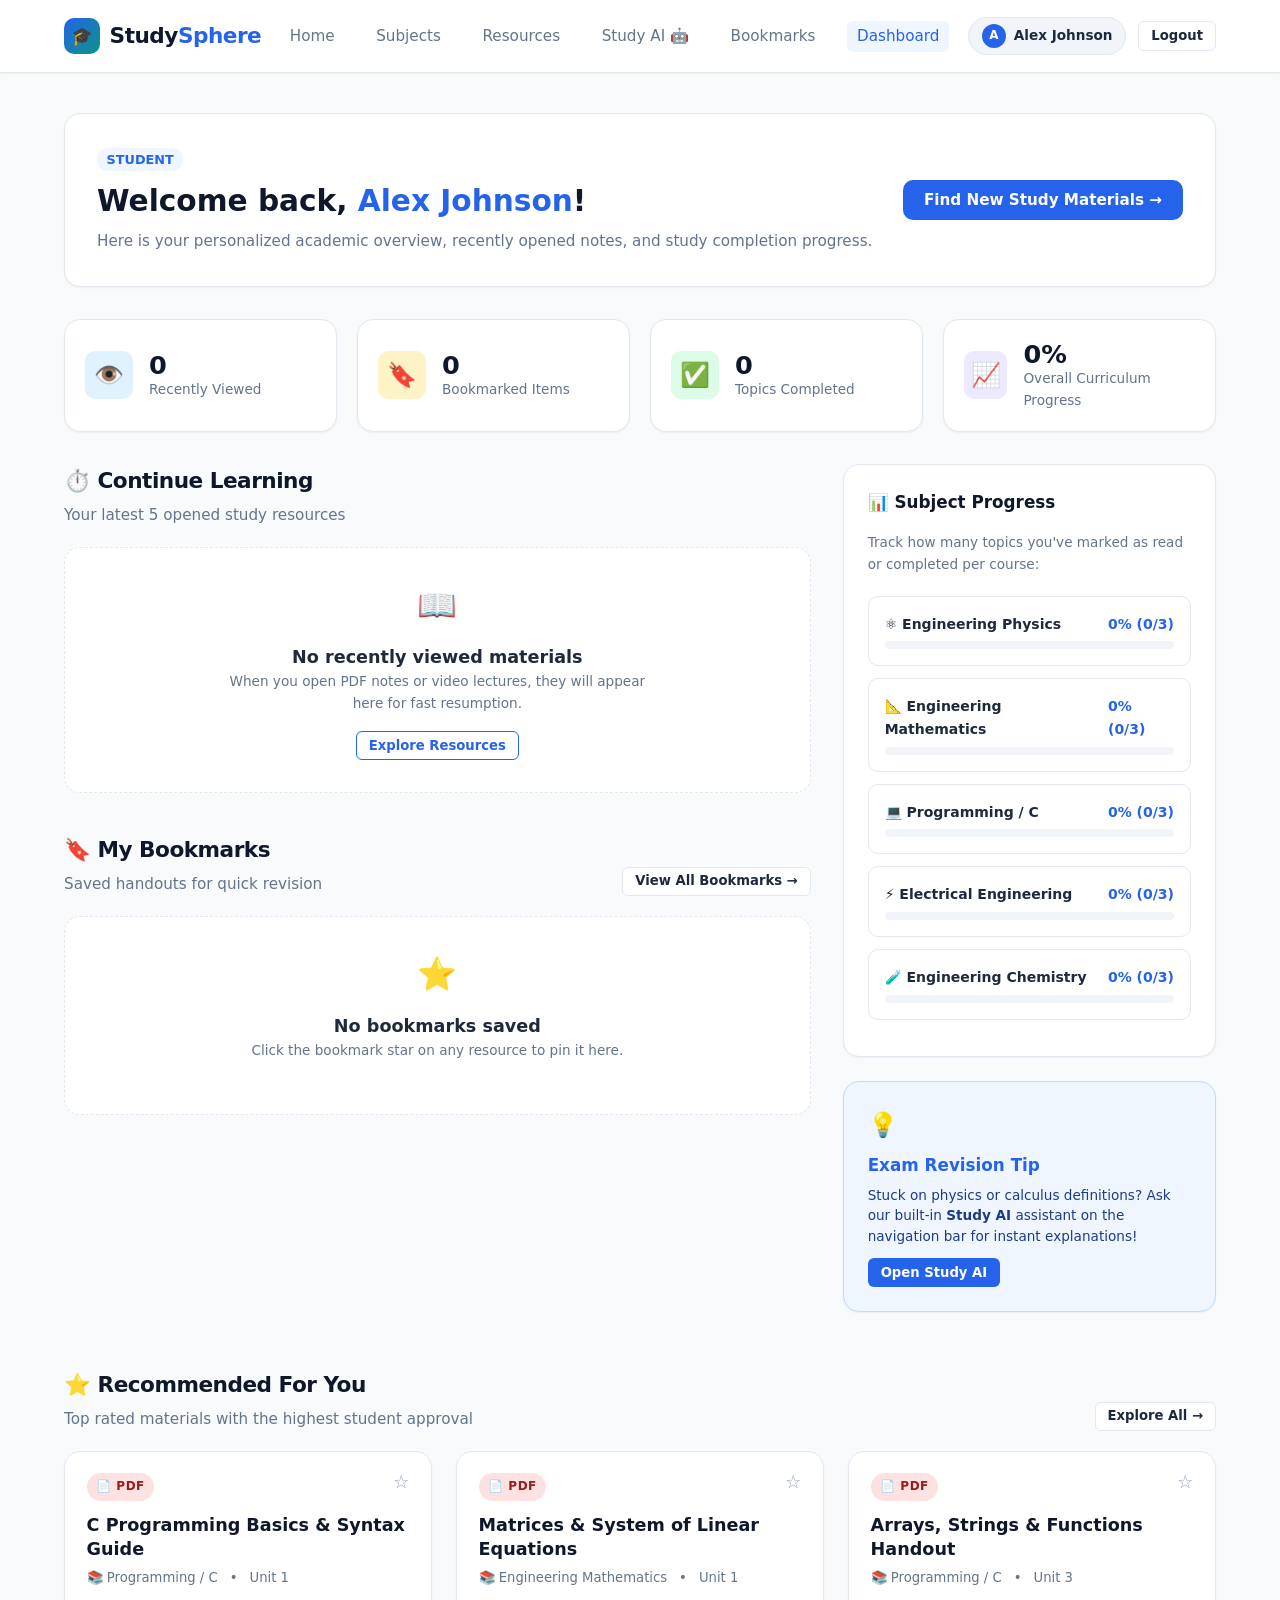
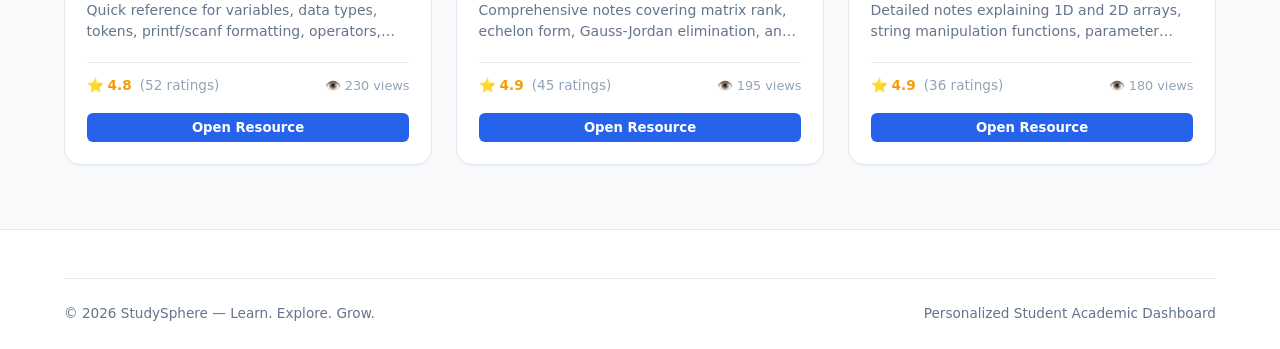
==== commit a17aeb20: "Fixed logout bug" ====
--- a/dashboard.html
+++ b/dashboard.html
@@ -92,7 +92,7 @@
       </div>
 
       <!-- Two-Column Layout: Left (Continue Learning & Bookmarks) / Right (Subject Progress) -->
-      <div style="display: grid; grid-template-columns: 2fr 1fr; gap: 2rem; align-items: start; margin-bottom: 3.5rem;">
+      <div class="dashboard-layout" style="margin-bottom: 3.5rem;">
         
         <!-- Left Column: Continue Learning & Bookmarks -->
         <div>
--- a/css/style.css
+++ b/css/style.css
@@ -745,7 +745,8 @@
 }
 
 /* --- 12. RESOURCE VIEWER & EMBEDS --- */
-.viewer-layout {
+.viewer-layout,
+.dashboard-layout {
   display: grid;
   grid-template-columns: 2fr 1fr;
   gap: 2rem;
--- a/css/responsive.css
+++ b/css/responsive.css
@@ -9,7 +9,8 @@
     font-size: 2.25rem;
   }
 
-  .viewer-layout {
+  .viewer-layout,
+  .dashboard-layout {
     grid-template-columns: 1fr;
   }
 
@@ -128,6 +129,9 @@
 
 /* --- SMALL MOBILE (max-width: 480px) --- */
 @media screen and (max-width: 480px) {
+  .nav-user-badge span:not(.nav-user-avatar) { display: none; }
+  .nav-auth { margin-right: 0.5rem; gap: 0.5rem; }
+
   .container {
     padding: 0 1rem;
   }
